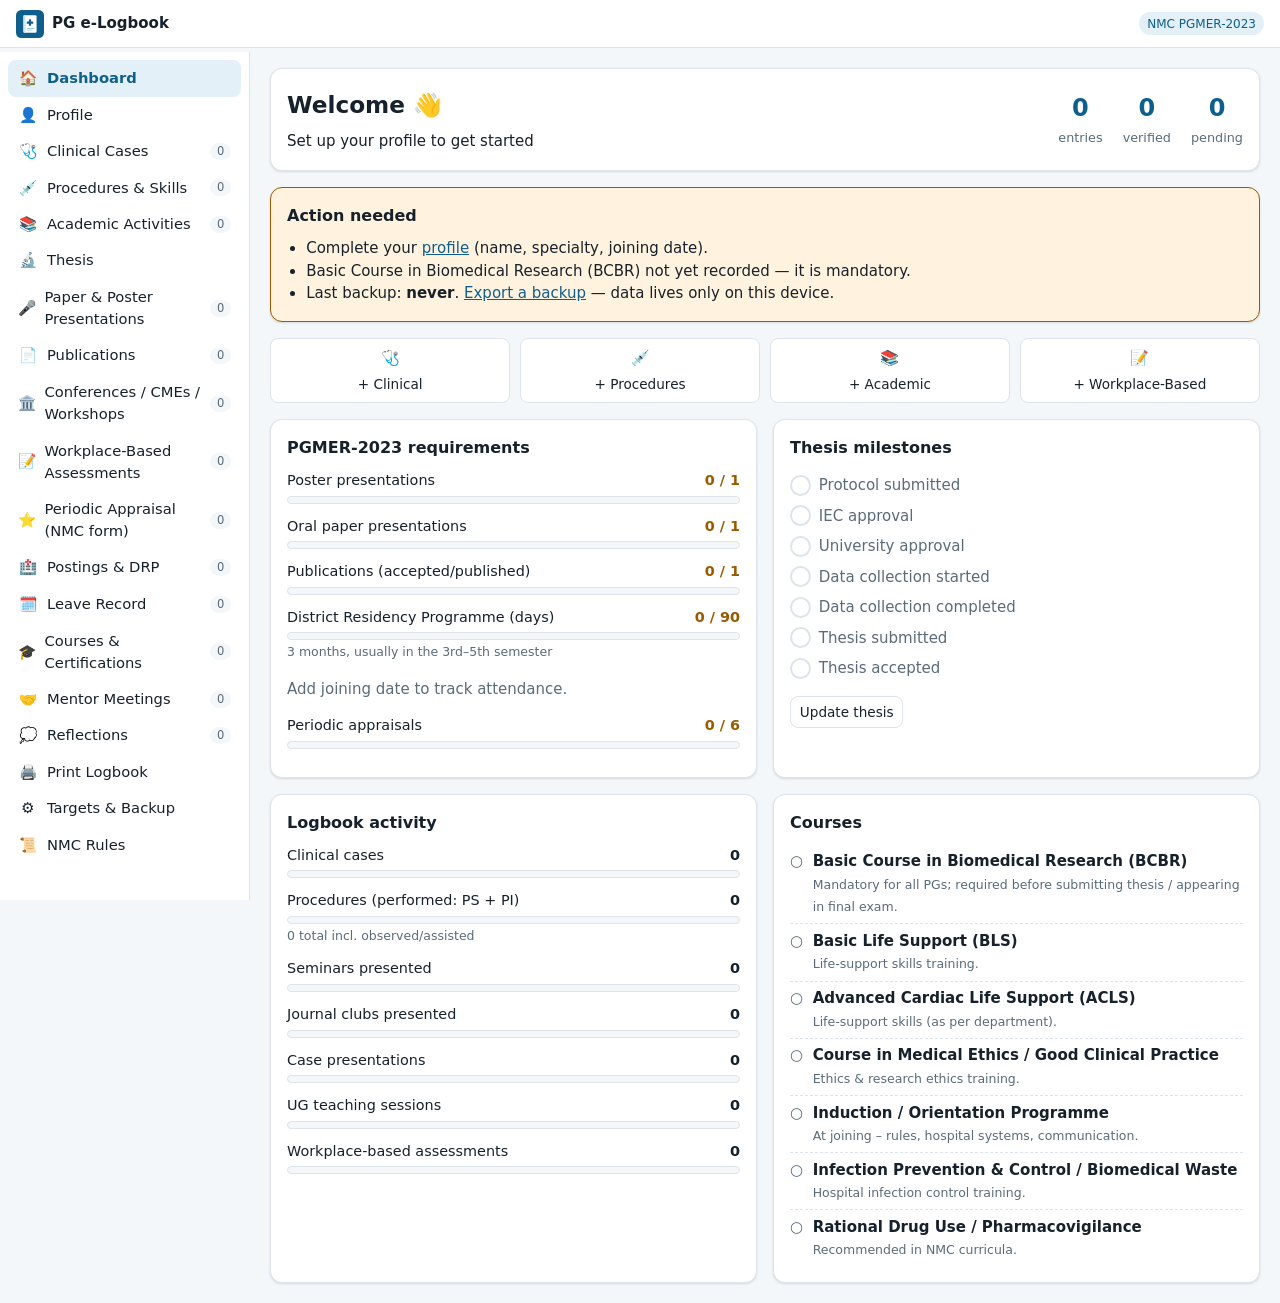
==== index.html @ c014c61c "Add offline Medical PG e-Logbook based on NMC PGMER-2023 Installable web app (PWA) for MD/MS/Diploma" ====
<!doctype html>
<html lang="en">
<head>
  <meta charset="utf-8">
  <meta name="viewport" content="width=device-width, initial-scale=1, viewport-fit=cover">
  <title>PG e-Logbook</title>
  <meta name="description" content="Offline e-logbook for medical postgraduate (MD/MS) students in India, following NMC PGMER-2023.">
  <meta name="theme-color" content="#0f5f8c">
  <link rel="manifest" href="manifest.webmanifest">
  <link rel="icon" href="icons/icon.svg" type="image/svg+xml">
  <link rel="apple-touch-icon" href="icons/icon.svg">
  <link rel="stylesheet" href="css/styles.css">
</head>
<body>
  <header class="topbar no-print">
    <button id="menuBtn" class="icon-btn" aria-label="Menu">☰</button>
    <a href="#/dashboard" class="brand"><img src="icons/icon.svg" alt="" width="28" height="28"> PG e-Logbook</a>
    <span class="tag">NMC PGMER-2023</span>
  </header>
  <div class="layout">
    <nav id="nav" class="sidebar no-print" aria-label="Sections"></nav>
    <main id="main" tabindex="-1"></main>
  </div>
  <div id="modal" class="modal no-print" hidden role="dialog" aria-modal="true">
    <div class="modal-body"></div>
  </div>
  <div id="toast" class="toast no-print" role="status" aria-live="polite"></div>
  <noscript>This app needs JavaScript enabled.</noscript>
  <script src="js/data.js"></script>
  <script src="js/app.js"></script>
</body>
</html>
---- css/styles.css ----
:root {
  --bg: #f4f7fa;
  --card: #ffffff;
  --text: #17212b;
  --muted: #5b6b7a;
  --line: #dde4eb;
  --primary: #0f5f8c;
  --primary-ink: #ffffff;
  --primary-soft: #e3f0f8;
  --ok: #1f7a4d;
  --ok-soft: #e1f4ea;
  --warn: #9a5b00;
  --warn-soft: #fff3df;
  --danger: #b42318;
  --radius: 12px;
  --shadow: 0 1px 2px rgba(16, 24, 40, .06), 0 1px 3px rgba(16, 24, 40, .08);
  color-scheme: light;
}
@media (prefers-color-scheme: dark) {
  :root {
    --bg: #0f1419; --card: #182029; --text: #e6edf3; --muted: #9aa8b5; --line: #2a3541;
    --primary: #4aa8dc; --primary-ink: #06131c; --primary-soft: #16324a;
    --ok: #4cc48a; --ok-soft: #133826; --warn: #f0b45a; --warn-soft: #3a2a10; --danger: #ff6b5e;
    color-scheme: dark;
  }
}
* { box-sizing: border-box; }
html, body { margin: 0; }
body {
  font: 15px/1.5 system-ui, -apple-system, "Segoe UI", Roboto, "Noto Sans", sans-serif;
  background: var(--bg); color: var(--text);
}
a { color: var(--primary); }
h1 { font-size: 1.45rem; margin: .2rem 0 .4rem; }
h2 { font-size: 1.15rem; }
h3 { font-size: 1rem; margin: 0 0 .6rem; }
.muted, small { color: var(--muted); }
.help { color: var(--muted); margin: 0 0 1rem; max-width: 70ch; }
.warn { background: var(--warn-soft); color: var(--warn); padding: .5rem .75rem; border-radius: 8px; }

/* Layout */
.topbar {
  position: sticky; top: 0; z-index: 20; display: flex; align-items: center; gap: .75rem;
  padding: .6rem 1rem; background: var(--card); border-bottom: 1px solid var(--line);
}
.brand { display: flex; align-items: center; gap: .5rem; font-weight: 700; color: var(--text); text-decoration: none; }
.tag { margin-left: auto; font-size: .75rem; background: var(--primary-soft); color: var(--primary); padding: .15rem .5rem; border-radius: 99px; }
.icon-btn { display: none; border: 0; background: none; font-size: 1.4rem; color: var(--text); cursor: pointer; }
.layout { display: grid; grid-template-columns: 250px 1fr; min-height: calc(100vh - 52px); }
.sidebar { border-right: 1px solid var(--line); background: var(--card); padding: .5rem; position: sticky; top: 52px; height: calc(100vh - 52px); overflow-y: auto; }
.sidebar a {
  display: flex; align-items: center; gap: .55rem; padding: .45rem .6rem; border-radius: 8px;
  color: var(--text); text-decoration: none; font-size: .92rem;
}
.sidebar a:hover { background: var(--bg); }
.sidebar a.active { background: var(--primary-soft); color: var(--primary); font-weight: 600; }
.ni { width: 1.4em; text-align: center; }
.badge { margin-left: auto; font-size: .72rem; background: var(--bg); color: var(--muted); padding: 0 .45rem; border-radius: 99px; }
main { padding: 1.25rem; max-width: 1200px; width: 100%; outline: none; min-width: 0; }

@media (max-width: 860px) {
  .icon-btn { display: block; }
  .layout { grid-template-columns: 1fr; }
  .sidebar { position: fixed; left: 0; top: 52px; bottom: 0; width: 270px; z-index: 30; transform: translateX(-100%); transition: transform .2s; box-shadow: var(--shadow); }
  body.nav-open .sidebar { transform: none; }
  main { padding: 1rem; }
}

/* Cards & components */
.card { background: var(--card); border: 1px solid var(--line); border-radius: var(--radius); padding: 1rem; box-shadow: var(--shadow); margin-bottom: 1rem; }
.grid2 { display: grid; grid-template-columns: repeat(auto-fit, minmax(320px, 1fr)); gap: 1rem; }
.grid2 .card { margin: 0; }
.hero { display: flex; flex-wrap: wrap; gap: 1rem; justify-content: space-between; align-items: center; }
.hero p { margin: .1rem 0; }
.hero-stats { display: flex; gap: 1.25rem; }
.hero-stats div { text-align: center; }
.hero-stats b { display: block; font-size: 1.5rem; color: var(--primary); }
.hero-stats span { font-size: .8rem; color: var(--muted); }
.alerts { border-color: var(--warn); background: var(--warn-soft); }
.alerts ul { margin: 0; padding-left: 1.2rem; }
.quick { display: grid; grid-template-columns: repeat(4, 1fr); gap: .6rem; margin-bottom: 1rem; }
.quick-btn { display: flex; flex-direction: column; align-items: center; gap: .2rem; padding: .8rem .4rem; font-size: 1.3rem; }
.quick-btn span { font-size: .85rem; }
@media (max-width: 500px) { .quick { grid-template-columns: repeat(2, 1fr); } }

.meter { margin-bottom: .75rem; }
.meter-top { display: flex; justify-content: space-between; gap: .5rem; font-size: .9rem; }
.track { height: 8px; background: var(--bg); border-radius: 99px; overflow: hidden; margin-top: .25rem; border: 1px solid var(--line); }
.fill { height: 100%; background: var(--primary); }
.fill.ok { background: var(--ok); }
.okt { color: var(--ok); }
.badt { color: var(--warn); }

.steps { list-style: none; padding: 0; margin: 0 0 .8rem; }
.steps li { display: flex; align-items: center; gap: .5rem; padding: .25rem 0; color: var(--muted); }
.steps li span { width: 1.3rem; height: 1.3rem; border-radius: 50%; border: 2px solid var(--line); display: inline-grid; place-items: center; font-size: .75rem; flex: none; }
.steps li.done { color: var(--text); }
.steps li.done span { background: var(--ok); border-color: var(--ok); color: #fff; }

.checklist ul { list-style: none; margin: 0; padding: 0; }
.checklist li { display: flex; gap: .6rem; padding: .35rem 0; border-bottom: 1px dashed var(--line); }
.checklist li:last-child { border: 0; }
.tick { color: var(--muted); font-weight: 700; }
.checklist li.done .tick { color: var(--ok); }

/* Buttons */
.btn {
  display: inline-flex; align-items: center; justify-content: center; gap: .3rem; cursor: pointer;
  border: 1px solid var(--line); background: var(--card); color: var(--text); text-decoration: none;
  padding: .5rem .9rem; border-radius: 8px; font: inherit; font-weight: 500; min-height: 40px;
}
.btn:hover { border-color: var(--primary); }
.btn:disabled { opacity: .5; cursor: not-allowed; }
.btn.primary { background: var(--primary); border-color: var(--primary); color: var(--primary-ink); }
.btn.danger { color: var(--danger); }
.btn.sm { padding: .2rem .55rem; min-height: 32px; font-size: .85rem; }

/* Forms */
.form-grid { display: grid; grid-template-columns: repeat(auto-fit, minmax(230px, 1fr)); gap: .8rem 1rem; }
.field { display: flex; flex-direction: column; gap: .25rem; font-size: .88rem; font-weight: 500; }
.field.wide, .actions.wide { grid-column: 1 / -1; }
.field.check { flex-direction: row; align-items: center; font-weight: 400; }
.field small { font-weight: 400; }
.req { color: var(--danger); }
input, select, textarea {
  font: inherit; color: var(--text); background: var(--bg); border: 1px solid var(--line);
  border-radius: 8px; padding: .5rem .6rem; min-height: 40px; width: 100%;
}
.field.check input { width: auto; min-height: 0; }
input:focus, select:focus, textarea:focus { outline: 2px solid var(--primary); outline-offset: 1px; }
textarea { resize: vertical; }
.actions { display: flex; gap: .5rem; justify-content: flex-end; flex-wrap: wrap; margin-top: .5rem; }
.actions.left { justify-content: flex-start; }
.proc-targets { max-height: 420px; overflow: auto; padding-right: .25rem; margin-bottom: .5rem; }

/* Collections */
.head-row { display: flex; justify-content: space-between; align-items: center; gap: 1rem; flex-wrap: wrap; }
.toolbar { display: flex; gap: .5rem; flex-wrap: wrap; margin-bottom: .75rem; }
.toolbar input { flex: 1 1 200px; width: auto; }
.toolbar select { width: auto; }
.table-wrap { overflow-x: auto; background: var(--card); border: 1px solid var(--line); border-radius: var(--radius); }
.card .table-wrap { border: 0; }
table.data { width: 100%; border-collapse: collapse; font-size: .9rem; }
table.data th, table.data td { text-align: left; padding: .55rem .7rem; border-bottom: 1px solid var(--line); vertical-align: top; }
table.data th { background: var(--bg); font-weight: 600; white-space: nowrap; }
table.data tr:last-child td { border-bottom: 0; }
table.compact td, table.compact th { padding: .35rem .5rem; }
.row-actions { white-space: nowrap; text-align: right; }
.pill { display: inline-block; font-size: .78rem; padding: .1rem .5rem; border-radius: 99px; white-space: nowrap; }
.pill.ok { background: var(--ok-soft); color: var(--ok); }
.pill.pend { background: var(--warn-soft); color: var(--warn); }
.empty { text-align: center; color: var(--muted); padding: 2rem; }
details summary { cursor: pointer; margin-bottom: .5rem; }

@media (max-width: 700px) {
  table.data thead { display: none; }
  table.data, table.data tbody, table.data tr, table.data td { display: block; width: 100%; }
  table.data tr { border-bottom: 1px solid var(--line); padding: .4rem 0; }
  table.data td { border: 0; padding: .15rem .8rem; }
  table.data td[data-label]::before { content: attr(data-label) ": "; color: var(--muted); font-size: .8rem; }
  table.data td.row-actions { text-align: left; padding-top: .4rem; }
  table.compact thead { display: table-header-group; }
  table.compact, table.compact tbody { display: table; }
  table.compact tr { display: table-row; }
  table.compact td { display: table-cell; width: auto; }
}

/* Modal & toast */
.modal { position: fixed; inset: 0; background: rgba(10, 20, 30, .5); z-index: 50; display: grid; place-items: center; padding: 1rem; }
.modal[hidden] { display: none; }
.modal-body { background: var(--card); border-radius: var(--radius); padding: 1.2rem; width: min(760px, 100%); max-height: 92vh; overflow-y: auto; }
.modal-body h2 { margin-top: 0; }
body.modal-open { overflow: hidden; }
.toast {
  position: fixed; bottom: 1.2rem; left: 50%; transform: translateX(-50%) translateY(150%);
  background: var(--text); color: var(--bg); padding: .6rem 1.1rem; border-radius: 99px; transition: transform .2s, opacity .2s; z-index: 60;
  opacity: 0; visibility: hidden; pointer-events: none;
}
.toast.show { transform: translateX(-50%) translateY(0); opacity: 1; visibility: visible; }
.prose ul { padding-left: 1.2rem; }
.prose li { margin-bottom: .3rem; }

/* Report */
.report { background: #fff; color: #000; padding: 1rem; border-radius: var(--radius); }
.rep-cover { text-align: center; padding: 1rem 0 2rem; }
.rep-cover h1 { font-size: 1.8rem; letter-spacing: .05em; }
.rep-sec { margin-top: 1.5rem; }
.rep-sec h2 { border-bottom: 2px solid #000; padding-bottom: .2rem; }
table.rep { width: 100%; border-collapse: collapse; font-size: .8rem; }
table.rep th, table.rep td { border: 1px solid #555; padding: .25rem .35rem; text-align: left; vertical-align: top; }
table.rep th { background: #eee; }
table.rep .sig { width: 110px; }
table.kv { max-width: 640px; margin: 1rem auto; }
table.kv th { width: 40%; }
.small { font-size: .78rem; }
.report .muted, .report small { color: #444; }
.sig-row { display: flex; justify-content: space-between; gap: 1rem; margin-top: 3rem; }
.sig-row div { flex: 1; border-top: 1px solid #000; padding-top: .3rem; font-size: .85rem; }
.cert p { line-height: 1.8; }

@media print {
  @page { size: A4 landscape; margin: 12mm; }
  body { background: #fff; color: #000; }
  .no-print, .topbar, .sidebar { display: none !important; }
  .layout { display: block; }
  main { padding: 0; max-width: none; }
  .report { padding: 0; }
  .rep-cover { page-break-after: always; }
  .rep-sec { page-break-inside: auto; }
  .cert { page-break-before: always; }
  tr { page-break-inside: avoid; }
  thead { display: table-header-group; }
}
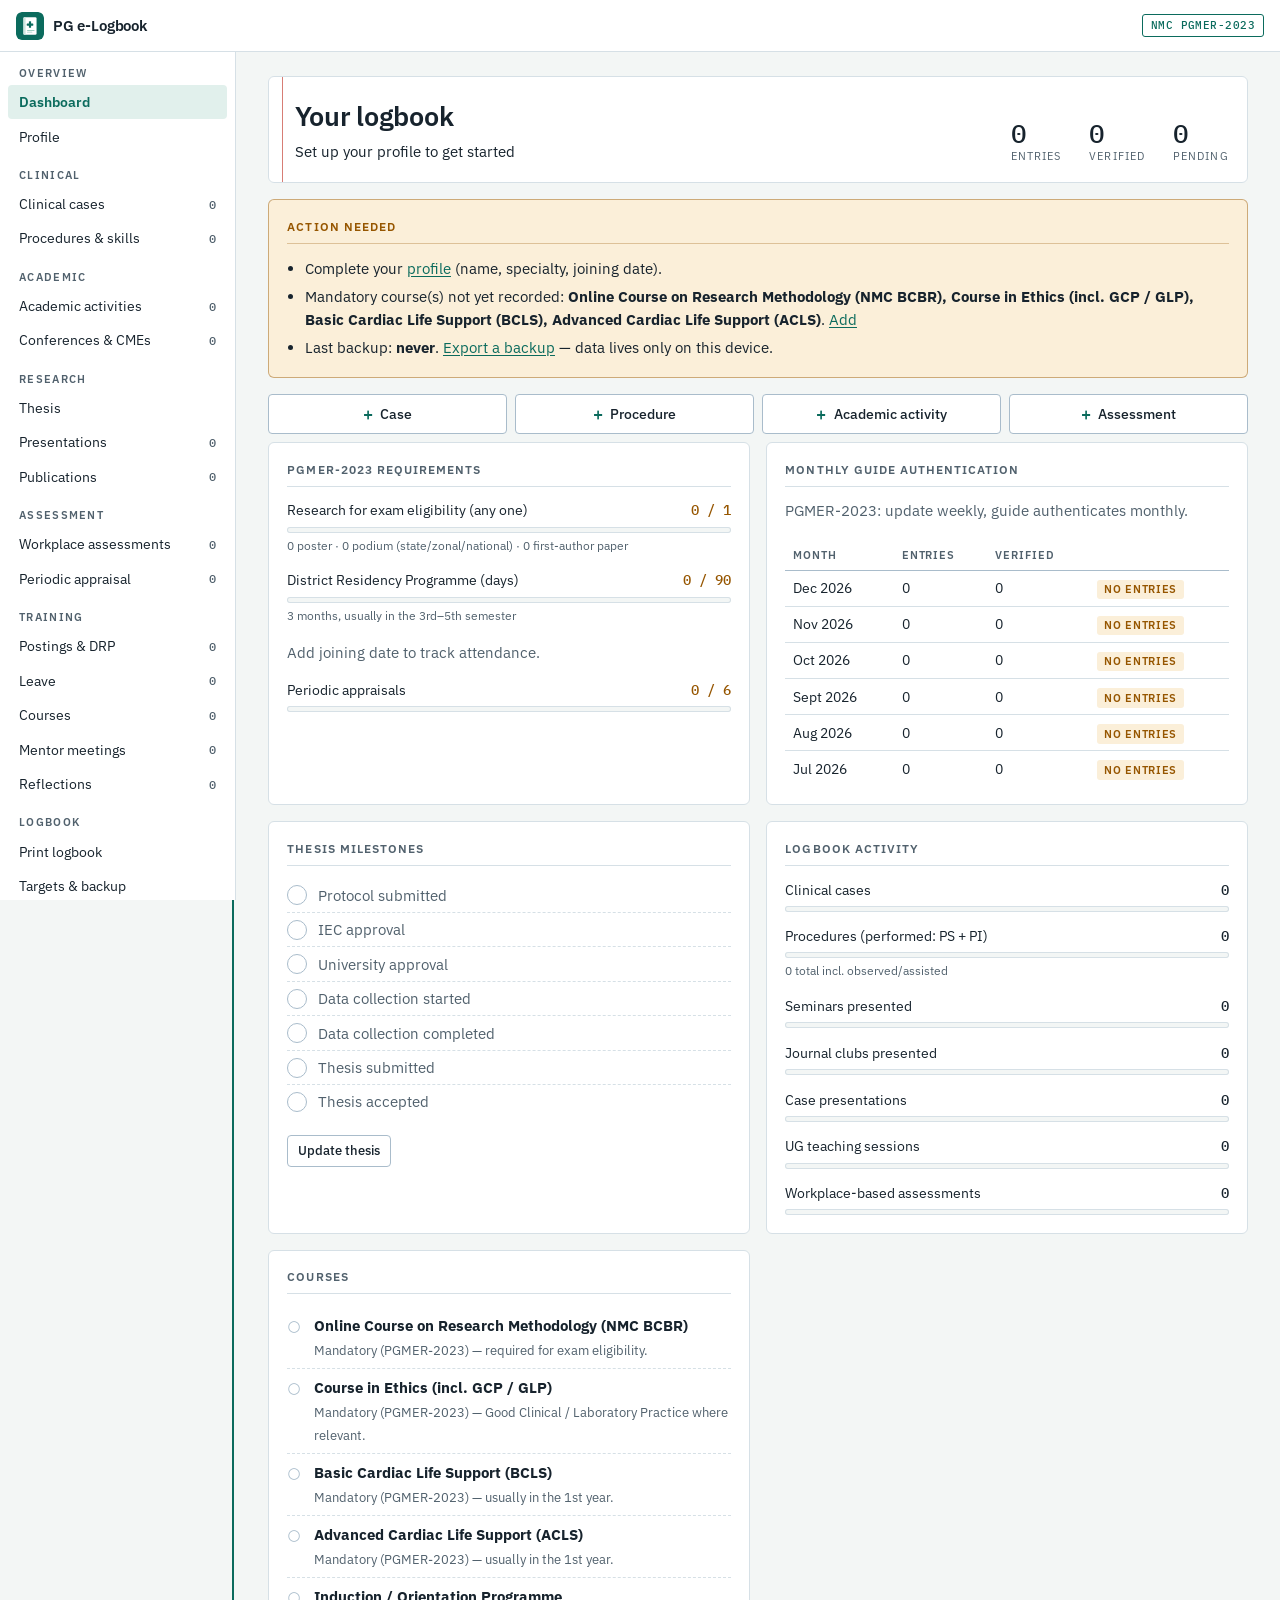
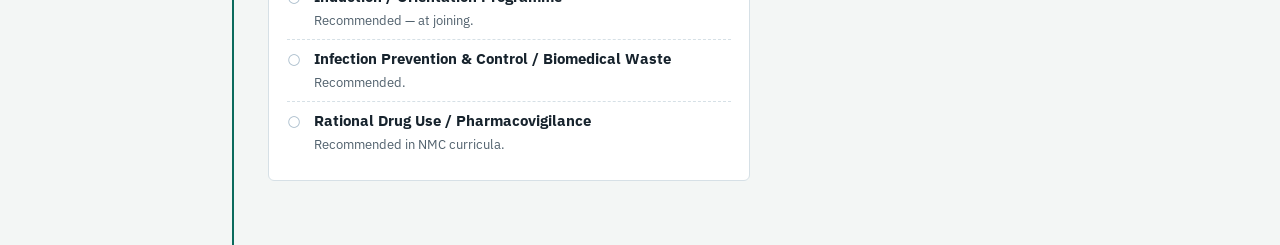
==== commit ebbcadf5: "Redesign both apps as a clinical record register - IBM Plex Sans and Plex Mono, bundled locally so t" ====
--- a/index.html
+++ b/index.html
@@ -5,7 +5,7 @@
   <meta name="viewport" content="width=device-width, initial-scale=1, viewport-fit=cover">
   <title>PG e-Logbook</title>
   <meta name="description" content="Offline e-logbook for medical postgraduate (MD/MS) students in India, following NMC PGMER-2023.">
-  <meta name="theme-color" content="#0f5f8c">
+  <meta name="theme-color" content="#0b6b5d">
   <link rel="manifest" href="manifest.webmanifest">
   <link rel="icon" href="icons/icon.svg" type="image/svg+xml">
   <link rel="apple-touch-icon" href="icons/icon.svg">
--- a/css/styles.css
+++ b/css/styles.css
@@ -1,202 +1,320 @@
+/*
+ * Medical e-Logbook — design: a hospital record register.
+ * Layout concept: an index of sections on the left like a register's tabbed index; each page is a ruled
+ * sheet with a red margin rule, codes and dates set in a typewriter mono, a single surgical-green accent.
+ */
+@font-face { font-family: 'IBM Plex Sans'; font-style: normal; font-weight: 400 700; font-display: swap; src: url('../fonts/IBMPlexSans-var.woff2') format('woff2'); }
+@font-face { font-family: 'IBM Plex Mono'; font-style: normal; font-weight: 400; font-display: swap; src: url('../fonts/IBMPlexMono-400.woff2') format('woff2'); }
+@font-face { font-family: 'IBM Plex Mono'; font-style: normal; font-weight: 500; font-display: swap; src: url('../fonts/IBMPlexMono-500.woff2') format('woff2'); }
+
 :root {
-  --bg: #f4f7fa;
-  --card: #ffffff;
-  --text: #17212b;
-  --muted: #5b6b7a;
-  --line: #dde4eb;
-  --primary: #0f5f8c;
-  --primary-ink: #ffffff;
-  --primary-soft: #e3f0f8;
-  --ok: #1f7a4d;
-  --ok-soft: #e1f4ea;
-  --warn: #9a5b00;
-  --warn-soft: #fff3df;
-  --danger: #b42318;
-  --radius: 12px;
-  --shadow: 0 1px 2px rgba(16, 24, 40, .06), 0 1px 3px rgba(16, 24, 40, .08);
+  --paper: #f3f6f5;        /* page ground, faint green-grey */
+  --sheet: #ffffff;        /* ruled sheet */
+  --ink: #17232d;          /* register ink */
+  --ink-2: #51616d;        /* secondary ink */
+  --rule: #d6e0e6;         /* blue-grey ruling */
+  --rule-strong: #a9bccb;
+  --margin: #c7463b;       /* red margin line of a bound logbook */
+  --accent: #0b6b5d;       /* surgical green */
+  --accent-ink: #ffffff;
+  --accent-soft: #e1f0ec;
+  --ok: #1c7745;
+  --ok-soft: #e2f2e8;
+  --warn: #965600;
+  --warn-soft: #fbefd9;
+  --danger: #b3261e;
+  --danger-soft: #fbe6e4;
+  --f-sans: 'IBM Plex Sans', system-ui, -apple-system, 'Segoe UI', Roboto, 'Noto Sans', sans-serif;
+  --f-mono: 'IBM Plex Mono', ui-monospace, 'SF Mono', Menlo, Consolas, monospace;
+  --r: 6px;
+  --topbar-h: 52px;
   color-scheme: light;
 }
 @media (prefers-color-scheme: dark) {
-  :root {
-    --bg: #0f1419; --card: #182029; --text: #e6edf3; --muted: #9aa8b5; --line: #2a3541;
-    --primary: #4aa8dc; --primary-ink: #06131c; --primary-soft: #16324a;
-    --ok: #4cc48a; --ok-soft: #133826; --warn: #f0b45a; --warn-soft: #3a2a10; --danger: #ff6b5e;
+  :root:not([data-theme="light"]) {
+    --paper: #0f1518; --sheet: #161f24; --ink: #e2e9ed; --ink-2: #9aabb6; --rule: #283640; --rule-strong: #43586a;
+    --margin: #e0675c; --accent: #4ab39d; --accent-ink: #04130f; --accent-soft: #11332c;
+    --ok: #5ac78b; --ok-soft: #12371f; --warn: #eeb25c; --warn-soft: #382a10; --danger: #ff7b6f; --danger-soft: #3d1714;
     color-scheme: dark;
   }
 }
+:root[data-theme="dark"] {
+  --paper: #0f1518; --sheet: #161f24; --ink: #e2e9ed; --ink-2: #9aabb6; --rule: #283640; --rule-strong: #43586a;
+  --margin: #e0675c; --accent: #4ab39d; --accent-ink: #04130f; --accent-soft: #11332c;
+  --ok: #5ac78b; --ok-soft: #12371f; --warn: #eeb25c; --warn-soft: #382a10; --danger: #ff7b6f; --danger-soft: #3d1714;
+  color-scheme: dark;
+}
+
 * { box-sizing: border-box; }
 html, body { margin: 0; }
 body {
-  font: 15px/1.5 system-ui, -apple-system, "Segoe UI", Roboto, "Noto Sans", sans-serif;
-  background: var(--bg); color: var(--text);
-}
-a { color: var(--primary); }
-h1 { font-size: 1.45rem; margin: .2rem 0 .4rem; }
-h2 { font-size: 1.15rem; }
-h3 { font-size: 1rem; margin: 0 0 .6rem; }
-.muted, small { color: var(--muted); }
-.help { color: var(--muted); margin: 0 0 1rem; max-width: 70ch; }
-.warn { background: var(--warn-soft); color: var(--warn); padding: .5rem .75rem; border-radius: 8px; }
-
-/* Layout */
+  font: 400 15px/1.55 var(--f-sans);
+  background: var(--paper);
+  color: var(--ink);
+  -webkit-font-smoothing: antialiased;
+}
+a { color: var(--accent); text-underline-offset: 2px; }
+h1, h2, h3 { text-wrap: balance; }
+h1 { font-size: 1.5rem; font-weight: 600; letter-spacing: -.01em; margin: 0 0 .35rem; }
+h2 { font-size: 1.1rem; font-weight: 600; margin: 0 0 .6rem; }
+h3 {
+  font-size: .72rem; font-weight: 600; text-transform: uppercase; letter-spacing: .09em; color: var(--ink-2);
+  margin: 0 0 .8rem; padding-bottom: .45rem; border-bottom: 1px solid var(--rule);
+}
+small, .muted { color: var(--ink-2); }
+.small { font-size: .78rem; }
+.mono, td.mono { font-family: var(--f-mono); font-size: .86em; font-variant-numeric: tabular-nums; }
+.help { color: var(--ink-2); margin: 0 0 1.1rem; max-width: 68ch; }
+.warn { background: var(--warn-soft); color: var(--warn); padding: .55rem .8rem; border-radius: var(--r); }
+:focus-visible { outline: 2px solid var(--accent); outline-offset: 2px; }
+
+/* ---------- Frame ---------- */
 .topbar {
-  position: sticky; top: 0; z-index: 20; display: flex; align-items: center; gap: .75rem;
-  padding: .6rem 1rem; background: var(--card); border-bottom: 1px solid var(--line);
-}
-.brand { display: flex; align-items: center; gap: .5rem; font-weight: 700; color: var(--text); text-decoration: none; }
-.tag { margin-left: auto; font-size: .75rem; background: var(--primary-soft); color: var(--primary); padding: .15rem .5rem; border-radius: 99px; }
-.icon-btn { display: none; border: 0; background: none; font-size: 1.4rem; color: var(--text); cursor: pointer; }
-.layout { display: grid; grid-template-columns: 250px 1fr; min-height: calc(100vh - 52px); }
-.sidebar { border-right: 1px solid var(--line); background: var(--card); padding: .5rem; position: sticky; top: 52px; height: calc(100vh - 52px); overflow-y: auto; }
+  position: sticky; top: env(safe-area-inset-top, 0px); z-index: 20; height: var(--topbar-h);
+  display: flex; align-items: center; gap: .75rem;
+  padding: 0 max(16px, env(safe-area-inset-right, 0px)) 0 max(16px, env(safe-area-inset-left, 0px));
+  background: var(--sheet); border-bottom: 1px solid var(--rule);
+}
+.brand { display: flex; align-items: center; gap: .55rem; font-weight: 600; color: var(--ink); text-decoration: none; letter-spacing: -.01em; }
+.brand img { border-radius: 6px; }
+.tag {
+  margin-left: auto; font: 500 .7rem/1 var(--f-mono); letter-spacing: .04em; text-transform: uppercase;
+  color: var(--accent); border: 1px solid var(--accent); padding: .3rem .5rem; border-radius: 3px;
+}
+.icon-btn { display: none; border: 0; background: none; font-size: 1.35rem; color: var(--ink); cursor: pointer; padding: .25rem; }
+.layout { display: grid; grid-template-columns: 236px minmax(0, 1fr); min-height: calc(100vh - var(--topbar-h)); }
+
+.sidebar {
+  background: var(--sheet); border-right: 1px solid var(--rule); padding: .75rem .5rem 2rem;
+  position: sticky; top: var(--topbar-h); height: calc(100vh - var(--topbar-h)); overflow-y: auto;
+}
+.nav-h {
+  font: 600 .66rem/1 var(--f-sans); text-transform: uppercase; letter-spacing: .12em; color: var(--ink-2);
+  padding: 1rem .7rem .4rem;
+}
+.nav-h:first-child { padding-top: .25rem; }
 .sidebar a {
-  display: flex; align-items: center; gap: .55rem; padding: .45rem .6rem; border-radius: 8px;
-  color: var(--text); text-decoration: none; font-size: .92rem;
-}
-.sidebar a:hover { background: var(--bg); }
-.sidebar a.active { background: var(--primary-soft); color: var(--primary); font-weight: 600; }
-.ni { width: 1.4em; text-align: center; }
-.badge { margin-left: auto; font-size: .72rem; background: var(--bg); color: var(--muted); padding: 0 .45rem; border-radius: 99px; }
-main { padding: 1.25rem; max-width: 1200px; width: 100%; outline: none; min-width: 0; }
-
+  display: flex; align-items: center; gap: .5rem; padding: .38rem .7rem; border-radius: 4px;
+  color: var(--ink); text-decoration: none; font-size: .9rem; position: relative;
+}
+.sidebar a:hover { background: var(--paper); }
+.sidebar a.active { background: var(--accent-soft); color: var(--accent); font-weight: 600; }
+.badge { margin-left: auto; font: 500 .72rem var(--f-mono); color: var(--ink-2); font-variant-numeric: tabular-nums; }
+.sidebar a.active .badge { color: var(--accent); }
+.sidebar a.switch { margin-top: 1rem; border-top: 1px solid var(--rule); border-radius: 0; padding-top: .8rem; color: var(--accent); }
+
+main {
+  padding-block: 1.5rem 3rem;
+  padding-left: max(16px, 2rem); padding-right: max(16px, 2rem);
+  max-width: 1180px; width: 100%; min-width: 0; outline: none;
+}
 @media (max-width: 860px) {
   .icon-btn { display: block; }
-  .layout { grid-template-columns: 1fr; }
-  .sidebar { position: fixed; left: 0; top: 52px; bottom: 0; width: 270px; z-index: 30; transform: translateX(-100%); transition: transform .2s; box-shadow: var(--shadow); }
+  .layout { grid-template-columns: minmax(0, 1fr); }
+  .sidebar {
+    position: fixed; left: 0; top: calc(var(--topbar-h) + env(safe-area-inset-top, 0px)); bottom: 0; width: 272px; z-index: 30;
+    height: auto; transform: translateX(-102%); transition: transform .2s ease;
+    padding-left: max(.5rem, env(safe-area-inset-left, 0px)); box-shadow: 0 10px 30px rgba(0, 0, 0, .18);
+  }
   body.nav-open .sidebar { transform: none; }
-  main { padding: 1rem; }
-}
-
-/* Cards & components */
-.card { background: var(--card); border: 1px solid var(--line); border-radius: var(--radius); padding: 1rem; box-shadow: var(--shadow); margin-bottom: 1rem; }
-.grid2 { display: grid; grid-template-columns: repeat(auto-fit, minmax(320px, 1fr)); gap: 1rem; }
-.grid2 .card { margin: 0; }
-.hero { display: flex; flex-wrap: wrap; gap: 1rem; justify-content: space-between; align-items: center; }
+  main { padding-block: 1.1rem 3rem; padding-left: max(16px, env(safe-area-inset-left, 0px)); padding-right: max(16px, env(safe-area-inset-right, 0px)); }
+}
+
+/* ---------- Sheets ---------- */
+.card { background: var(--sheet); border: 1px solid var(--rule); border-radius: var(--r); padding: 1.1rem 1.15rem; margin-bottom: 1rem; }
+.grid2 { display: grid; grid-template-columns: repeat(auto-fit, minmax(min(100%, 330px), 1fr)); gap: 1rem; margin-bottom: 1rem; }
+.grid2 > * { margin: 0; min-width: 0; }
+.sec-h { font-size: .72rem; text-transform: uppercase; letter-spacing: .1em; color: var(--ink-2); font-weight: 600; margin: 1.6rem 0 .7rem; }
+
+/* Register header (dashboard top): the record's identity line with a red margin rule. */
+.hero {
+  display: flex; flex-wrap: wrap; gap: 1rem 2rem; justify-content: space-between; align-items: flex-end;
+  padding-left: 1.6rem; position: relative;
+}
+.hero::before { content: ""; position: absolute; left: .8rem; top: 0; bottom: 0; border-left: 1px solid var(--margin); opacity: .7; }
+.hero > div:first-child { min-width: 0; }
+.hero h1 { font-size: 1.7rem; margin-bottom: .2rem; }
 .hero p { margin: .1rem 0; }
-.hero-stats { display: flex; gap: 1.25rem; }
-.hero-stats div { text-align: center; }
-.hero-stats b { display: block; font-size: 1.5rem; color: var(--primary); }
-.hero-stats span { font-size: .8rem; color: var(--muted); }
-.alerts { border-color: var(--warn); background: var(--warn-soft); }
-.alerts ul { margin: 0; padding-left: 1.2rem; }
-.quick { display: grid; grid-template-columns: repeat(4, 1fr); gap: .6rem; margin-bottom: 1rem; }
-.quick-btn { display: flex; flex-direction: column; align-items: center; gap: .2rem; padding: .8rem .4rem; font-size: 1.3rem; }
-.quick-btn span { font-size: .85rem; }
-@media (max-width: 500px) { .quick { grid-template-columns: repeat(2, 1fr); } }
-
-.meter { margin-bottom: .75rem; }
-.meter-top { display: flex; justify-content: space-between; gap: .5rem; font-size: .9rem; }
-.track { height: 8px; background: var(--bg); border-radius: 99px; overflow: hidden; margin-top: .25rem; border: 1px solid var(--line); }
-.fill { height: 100%; background: var(--primary); }
+.hero-stats { display: flex; gap: 1.75rem; }
+.hero-stats div { display: flex; flex-direction: column; }
+.hero-stats b { font: 500 1.6rem/1.1 var(--f-mono); font-variant-numeric: tabular-nums; color: var(--ink); }
+.hero-stats span { font-size: .68rem; text-transform: uppercase; letter-spacing: .1em; color: var(--ink-2); }
+.sample-note { display: flex; flex-wrap: wrap; gap: .75rem; align-items: center; justify-content: space-between; background: var(--accent-soft); border-color: var(--accent); }
+.sample-note > div { flex: 1 1 260px; min-width: 0; }
+
+.alerts { background: var(--warn-soft); border-color: color-mix(in srgb, var(--warn) 45%, transparent); }
+.alerts h3 { color: var(--warn); border-color: color-mix(in srgb, var(--warn) 30%, transparent); }
+.alerts ul { margin: 0; padding-left: 1.1rem; display: grid; gap: .3rem; }
+
+.quick { display: flex; flex-wrap: wrap; gap: .5rem; margin-bottom: .5rem; }
+.quick-btn { flex: 1 1 140px; justify-content: flex-start; font-weight: 500; }
+.quick-btn::before { content: "+"; font: 500 1.05rem/1 var(--f-mono); color: var(--accent); margin-right: .15rem; }
+
+/* Meters */
+.meter { margin-bottom: .85rem; }
+.meter:last-child { margin-bottom: 0; }
+.meter-top { display: flex; justify-content: space-between; align-items: baseline; gap: .75rem; font-size: .9rem; }
+.meter-top b { font: 500 .88rem var(--f-mono); font-variant-numeric: tabular-nums; white-space: nowrap; }
+.track { height: 6px; background: var(--paper); border-radius: 3px; overflow: hidden; margin-top: .3rem; box-shadow: inset 0 0 0 1px var(--rule); }
+.fill { height: 100%; background: var(--accent); border-radius: 3px; }
 .fill.ok { background: var(--ok); }
+.meter small { font-size: .78rem; }
+.meters { display: grid; grid-template-columns: repeat(auto-fit, minmax(min(100%, 240px), 1fr)); gap: 0 1.5rem; }
 .okt { color: var(--ok); }
 .badt { color: var(--warn); }
 
-.steps { list-style: none; padding: 0; margin: 0 0 .8rem; }
-.steps li { display: flex; align-items: center; gap: .5rem; padding: .25rem 0; color: var(--muted); }
-.steps li span { width: 1.3rem; height: 1.3rem; border-radius: 50%; border: 2px solid var(--line); display: inline-grid; place-items: center; font-size: .75rem; flex: none; }
-.steps li.done { color: var(--text); }
-.steps li.done span { background: var(--ok); border-color: var(--ok); color: #fff; }
+.steps { list-style: none; padding: 0; margin: 0 0 1rem; counter-reset: s; }
+.steps li { display: flex; align-items: center; gap: .65rem; padding: .32rem 0; color: var(--ink-2); border-bottom: 1px dashed var(--rule); }
+.steps li:last-child { border-bottom: 0; }
+.steps li span {
+  width: 1.25rem; height: 1.25rem; border-radius: 50%; border: 1.5px solid var(--rule-strong); flex: none;
+  display: inline-grid; place-items: center; font-size: .7rem; color: var(--sheet);
+}
+.steps li.done { color: var(--ink); }
+.steps li.done span { background: var(--ok); border-color: var(--ok); }
+.steps li small { margin-left: auto; font-family: var(--f-mono); font-size: .78rem; }
 
 .checklist ul { list-style: none; margin: 0; padding: 0; }
-.checklist li { display: flex; gap: .6rem; padding: .35rem 0; border-bottom: 1px dashed var(--line); }
+.checklist li { display: flex; gap: .65rem; padding: .45rem 0; border-bottom: 1px dashed var(--rule); }
 .checklist li:last-child { border: 0; }
-.tick { color: var(--muted); font-weight: 700; }
+.tick { color: var(--rule-strong); font-weight: 700; width: 1rem; flex: none; }
 .checklist li.done .tick { color: var(--ok); }
-
-/* Buttons */
+.checklist small { font-size: .8rem; }
+
+/* Eligibility sheets */
+.elig-head { display: flex; justify-content: space-between; align-items: center; gap: .5rem; margin-bottom: .5rem; padding-bottom: .5rem; border-bottom: 1px solid var(--rule); }
+.elig-head h3 { margin: 0; padding: 0; border: 0; font-size: .95rem; text-transform: none; letter-spacing: 0; color: var(--ink); }
+.elig.bad { border-color: color-mix(in srgb, var(--danger) 55%, var(--rule)); }
+.elig.ok { border-color: color-mix(in srgb, var(--ok) 55%, var(--rule)); }
+.dot { display: inline-block; width: .55rem; height: .55rem; border-radius: 50%; background: var(--rule-strong); }
+.dot.ok { background: var(--ok); }
+.dot.bad { background: var(--danger); }
+.mods { display: grid; gap: .7rem; }
+.chips { display: flex; flex-wrap: wrap; gap: .35rem; margin-top: .3rem; }
+.chip { font: 500 .78rem var(--f-mono); padding: .12rem .5rem; border-radius: 3px; border: 1px solid var(--rule); color: var(--ink-2); }
+.chip.ok { background: var(--ok-soft); color: var(--ok); border-color: transparent; }
+.chip.part { background: var(--warn-soft); color: var(--warn); border-color: transparent; }
+
+/* ---------- Controls ---------- */
 .btn {
-  display: inline-flex; align-items: center; justify-content: center; gap: .3rem; cursor: pointer;
-  border: 1px solid var(--line); background: var(--card); color: var(--text); text-decoration: none;
-  padding: .5rem .9rem; border-radius: 8px; font: inherit; font-weight: 500; min-height: 40px;
-}
-.btn:hover { border-color: var(--primary); }
-.btn:disabled { opacity: .5; cursor: not-allowed; }
-.btn.primary { background: var(--primary); border-color: var(--primary); color: var(--primary-ink); }
+  display: inline-flex; align-items: center; justify-content: center; gap: .35rem; cursor: pointer;
+  border: 1px solid var(--rule-strong); background: var(--sheet); color: var(--ink); text-decoration: none;
+  padding: .5rem .95rem; border-radius: 4px; font: 500 .9rem/1.2 var(--f-sans); min-height: 40px;
+  transition: border-color .15s, background .15s;
+}
+.btn:hover { border-color: var(--accent); }
+.btn:disabled { opacity: .45; cursor: not-allowed; }
+.btn.primary { background: var(--accent); border-color: var(--accent); color: var(--accent-ink); }
+.btn.primary:hover { background: color-mix(in srgb, var(--accent) 88%, var(--ink)); }
 .btn.danger { color: var(--danger); }
-.btn.sm { padding: .2rem .55rem; min-height: 32px; font-size: .85rem; }
-
-/* Forms */
-.form-grid { display: grid; grid-template-columns: repeat(auto-fit, minmax(230px, 1fr)); gap: .8rem 1rem; }
-.field { display: flex; flex-direction: column; gap: .25rem; font-size: .88rem; font-weight: 500; }
+.btn.danger-fill { background: var(--danger); border-color: var(--danger); color: var(--sheet); }
+.btn.sm { padding: .2rem .6rem; min-height: 32px; font-size: .82rem; }
+
+.form-grid { display: grid; grid-template-columns: repeat(auto-fit, minmax(min(100%, 230px), 1fr)); gap: .9rem 1.1rem; }
+.field { display: flex; flex-direction: column; gap: .3rem; font-size: .8rem; font-weight: 500; color: var(--ink-2); min-width: 0; }
+.field > span:first-child { text-transform: none; }
 .field.wide, .actions.wide { grid-column: 1 / -1; }
-.field.check { flex-direction: row; align-items: center; font-weight: 400; }
+.field.check { flex-direction: row; align-items: center; gap: .5rem; font-weight: 400; font-size: .9rem; color: var(--ink); }
 .field small { font-weight: 400; }
-.req { color: var(--danger); }
+.req { color: var(--margin); font-weight: 600; }
 input, select, textarea {
-  font: inherit; color: var(--text); background: var(--bg); border: 1px solid var(--line);
-  border-radius: 8px; padding: .5rem .6rem; min-height: 40px; width: 100%;
-}
-.field.check input { width: auto; min-height: 0; }
-input:focus, select:focus, textarea:focus { outline: 2px solid var(--primary); outline-offset: 1px; }
+  font: 400 .95rem/1.4 var(--f-sans); color: var(--ink); background: var(--sheet);
+  border: 1px solid var(--rule-strong); border-radius: 4px; padding: .5rem .6rem; min-height: 42px; width: 100%;
+}
+input[type="date"], input[type="number"] { font-family: var(--f-mono); font-size: .9rem; }
+.field.check input { width: auto; min-height: 0; accent-color: var(--accent); }
+input:focus, select:focus, textarea:focus { outline: 2px solid var(--accent); outline-offset: 0; border-color: var(--accent); }
 textarea { resize: vertical; }
-.actions { display: flex; gap: .5rem; justify-content: flex-end; flex-wrap: wrap; margin-top: .5rem; }
+.actions { display: flex; gap: .5rem; justify-content: flex-end; flex-wrap: wrap; margin-top: .4rem; }
 .actions.left { justify-content: flex-start; }
 .proc-targets { max-height: 420px; overflow: auto; padding-right: .25rem; margin-bottom: .5rem; }
 
-/* Collections */
+/* ---------- Lists (register tables) ---------- */
 .head-row { display: flex; justify-content: space-between; align-items: center; gap: 1rem; flex-wrap: wrap; }
-.toolbar { display: flex; gap: .5rem; flex-wrap: wrap; margin-bottom: .75rem; }
+.head-actions { display: flex; gap: .5rem; align-items: center; flex-wrap: wrap; }
+.head-actions select { width: auto; }
+.toolbar { display: flex; gap: .5rem; flex-wrap: wrap; margin-bottom: .8rem; }
 .toolbar input { flex: 1 1 200px; width: auto; }
 .toolbar select { width: auto; }
-.table-wrap { overflow-x: auto; background: var(--card); border: 1px solid var(--line); border-radius: var(--radius); }
-.card .table-wrap { border: 0; }
+.table-wrap { overflow-x: auto; background: var(--sheet); border: 1px solid var(--rule); border-radius: var(--r); }
+.card .table-wrap { border: 0; border-radius: 0; margin: 0 -.2rem; }
 table.data { width: 100%; border-collapse: collapse; font-size: .9rem; }
-table.data th, table.data td { text-align: left; padding: .55rem .7rem; border-bottom: 1px solid var(--line); vertical-align: top; }
-table.data th { background: var(--bg); font-weight: 600; white-space: nowrap; }
+table.data th, table.data td { text-align: left; padding: .6rem .75rem; border-bottom: 1px solid var(--rule); vertical-align: top; }
+table.data th {
+  font-size: .68rem; font-weight: 600; text-transform: uppercase; letter-spacing: .08em; color: var(--ink-2);
+  white-space: nowrap; border-bottom: 1.5px solid var(--rule-strong); background: var(--sheet);
+}
+table.data tbody tr:hover { background: color-mix(in srgb, var(--accent-soft) 45%, transparent); }
 table.data tr:last-child td { border-bottom: 0; }
-table.compact td, table.compact th { padding: .35rem .5rem; }
+table.compact td, table.compact th { padding: .4rem .5rem; }
+@media (max-width: 700px) { table.compact th { white-space: normal; letter-spacing: .04em; } table.compact { font-size: .82rem; } }
+td.num { text-align: right; font-family: var(--f-mono); font-size: .85rem; font-variant-numeric: tabular-nums; white-space: nowrap; }
 .row-actions { white-space: nowrap; text-align: right; }
-.pill { display: inline-block; font-size: .78rem; padding: .1rem .5rem; border-radius: 99px; white-space: nowrap; }
+.row-actions .btn + .btn { margin-left: .3rem; }
+.pill {
+  display: inline-block; font: 600 .68rem/1.5 var(--f-sans); text-transform: uppercase; letter-spacing: .06em;
+  padding: .1rem .45rem; border-radius: 3px; white-space: nowrap;
+}
 .pill.ok { background: var(--ok-soft); color: var(--ok); }
 .pill.pend { background: var(--warn-soft); color: var(--warn); }
-.empty { text-align: center; color: var(--muted); padding: 2rem; }
-details summary { cursor: pointer; margin-bottom: .5rem; }
+.pill.bad { background: var(--danger-soft); color: var(--danger); }
+.empty { text-align: center; color: var(--ink-2); padding: 2.5rem 1rem; border-style: dashed; }
+details > summary { cursor: pointer; margin-bottom: .6rem; list-style-position: inside; }
+details > summary b { font-weight: 600; }
 
 @media (max-width: 700px) {
-  table.data thead { display: none; }
-  table.data, table.data tbody, table.data tr, table.data td { display: block; width: 100%; }
-  table.data tr { border-bottom: 1px solid var(--line); padding: .4rem 0; }
-  table.data td { border: 0; padding: .15rem .8rem; }
-  table.data td[data-label]::before { content: attr(data-label) ": "; color: var(--muted); font-size: .8rem; }
-  table.data td.row-actions { text-align: left; padding-top: .4rem; }
-  table.compact thead { display: table-header-group; }
-  table.compact, table.compact tbody { display: table; }
-  table.compact tr { display: table-row; }
-  table.compact td { display: table-cell; width: auto; }
-}
-
-/* Modal & toast */
-.modal { position: fixed; inset: 0; background: rgba(10, 20, 30, .5); z-index: 50; display: grid; place-items: center; padding: 1rem; }
+  table.data:not(.compact) thead { display: none; }
+  table.data:not(.compact), table.data:not(.compact) tbody, table.data:not(.compact) tr, table.data:not(.compact) td { display: block; width: 100%; }
+  table.data:not(.compact) tr { border-bottom: 1px solid var(--rule); padding: .55rem 0 .65rem; position: relative; }
+  table.data:not(.compact) tr:last-child { border-bottom: 0; }
+  table.data:not(.compact) td { border: 0; padding: .1rem .9rem; }
+  table.data:not(.compact) td[data-label]::before {
+    content: attr(data-label); display: inline-block; min-width: 7.5rem; color: var(--ink-2);
+    font: 600 .66rem/1.6 var(--f-sans); text-transform: uppercase; letter-spacing: .07em; vertical-align: baseline;
+  }
+  table.data:not(.compact) td.row-actions { text-align: left; padding-top: .5rem; }
+}
+
+/* ---------- Modal & toast ---------- */
+.modal { position: fixed; inset: 0; background: rgba(10, 18, 24, .55); z-index: 50; display: grid; place-items: center; padding: 1rem; }
 .modal[hidden] { display: none; }
-.modal-body { background: var(--card); border-radius: var(--radius); padding: 1.2rem; width: min(760px, 100%); max-height: 92vh; overflow-y: auto; }
+.modal-body {
+  background: var(--sheet); border-radius: var(--r); padding: 1.3rem; width: min(760px, 100%); max-height: 92vh; overflow-y: auto;
+  border-top: 3px solid var(--accent);
+}
 .modal-body h2 { margin-top: 0; }
 body.modal-open { overflow: hidden; }
 .toast {
-  position: fixed; bottom: 1.2rem; left: 50%; transform: translateX(-50%) translateY(150%);
-  background: var(--text); color: var(--bg); padding: .6rem 1.1rem; border-radius: 99px; transition: transform .2s, opacity .2s; z-index: 60;
-  opacity: 0; visibility: hidden; pointer-events: none;
-}
-.toast.show { transform: translateX(-50%) translateY(0); opacity: 1; visibility: visible; }
-.prose ul { padding-left: 1.2rem; }
-.prose li { margin-bottom: .3rem; }
-
-/* Report */
-.report { background: #fff; color: #000; padding: 1rem; border-radius: var(--radius); }
-.rep-cover { text-align: center; padding: 1rem 0 2rem; }
-.rep-cover h1 { font-size: 1.8rem; letter-spacing: .05em; }
-.rep-sec { margin-top: 1.5rem; }
-.rep-sec h2 { border-bottom: 2px solid #000; padding-bottom: .2rem; }
-table.rep { width: 100%; border-collapse: collapse; font-size: .8rem; }
-table.rep th, table.rep td { border: 1px solid #555; padding: .25rem .35rem; text-align: left; vertical-align: top; }
-table.rep th { background: #eee; }
+  position: fixed; bottom: calc(1.2rem + env(safe-area-inset-bottom, 0px)); left: 50%; transform: translateX(-50%) translateY(12px);
+  background: var(--ink); color: var(--sheet); padding: .6rem 1rem; border-radius: 4px; font-size: .9rem;
+  opacity: 0; visibility: hidden; pointer-events: none; transition: transform .2s, opacity .2s; z-index: 60; max-width: calc(100% - 32px);
+}
+.toast.show { transform: translateX(-50%); opacity: 1; visibility: visible; }
+.prose { max-width: 78ch; }
+.prose h3 { margin-top: 1.4rem; }
+.prose h3:first-of-type { margin-top: .4rem; }
+.prose ul { padding-left: 1.15rem; margin: 0; }
+.prose li { margin-bottom: .35rem; }
+
+/* ---------- Printed logbook (always ink on paper) ---------- */
+.report { background: #fff; color: #111; padding: 1.5rem; border-radius: var(--r); border: 1px solid var(--rule); font-size: .9rem; overflow-x: auto; }
+.report .muted, .report small { color: #444; }
+.rep-cover { text-align: center; padding: 1.5rem 0 2.5rem; }
+.rep-cover h1 { font-size: 1.9rem; letter-spacing: .14em; font-weight: 600; }
+.rep-cover h2 { font-weight: 500; letter-spacing: .04em; }
+.rep-sec { margin-top: 1.75rem; }
+.rep-sec h2 { border-bottom: 2px solid #111; padding-bottom: .25rem; font-size: 1.05rem; }
+table.rep { width: 100%; border-collapse: collapse; font-size: .78rem; }
+table.rep th, table.rep td { border: 1px solid #666; padding: .3rem .4rem; text-align: left; vertical-align: top; }
+table.rep th { background: #eef1f0; font-weight: 600; }
 table.rep .sig { width: 110px; }
-table.kv { max-width: 640px; margin: 1rem auto; }
-table.kv th { width: 40%; }
-.small { font-size: .78rem; }
-.report .muted, .report small { color: #444; }
-.sig-row { display: flex; justify-content: space-between; gap: 1rem; margin-top: 3rem; }
-.sig-row div { flex: 1; border-top: 1px solid #000; padding-top: .3rem; font-size: .85rem; }
-.cert p { line-height: 1.8; }
+table.kv { max-width: 640px; margin: 1.25rem auto; font-size: .85rem; }
+table.kv th { width: 42%; }
+.sig-row { display: flex; justify-content: space-between; gap: 1.25rem; margin-top: 3.5rem; flex-wrap: wrap; }
+.sig-row div { flex: 1 1 180px; border-top: 1px solid #111; padding-top: .35rem; font-size: .85rem; }
+.cert p { line-height: 1.85; max-width: 90ch; }
+
+@media (prefers-reduced-motion: reduce) { * { transition: none !important; } }
 
 @media print {
   @page { size: A4 landscape; margin: 12mm; }
@@ -204,9 +322,8 @@
   .no-print, .topbar, .sidebar { display: none !important; }
   .layout { display: block; }
   main { padding: 0; max-width: none; }
-  .report { padding: 0; }
+  .report { padding: 0; border: 0; }
   .rep-cover { page-break-after: always; }
-  .rep-sec { page-break-inside: auto; }
   .cert { page-break-before: always; }
   tr { page-break-inside: avoid; }
   thead { display: table-header-group; }
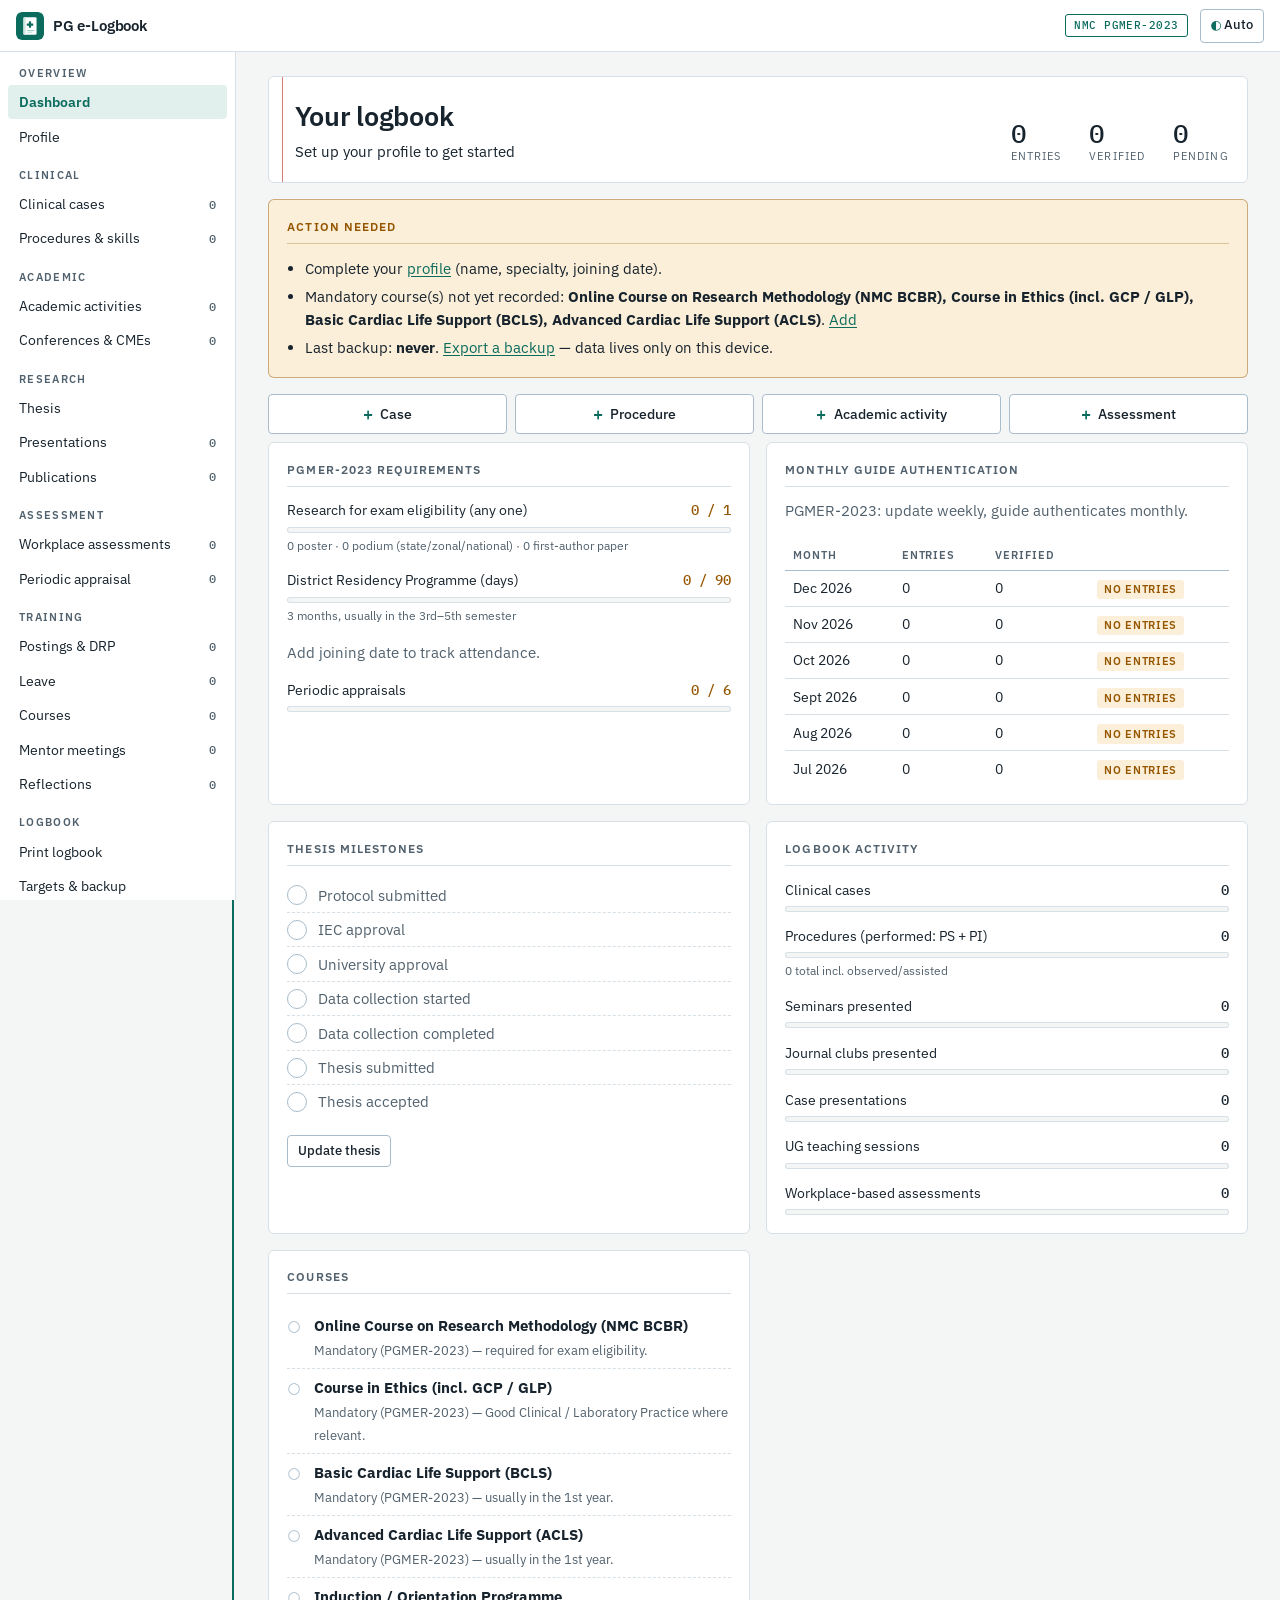
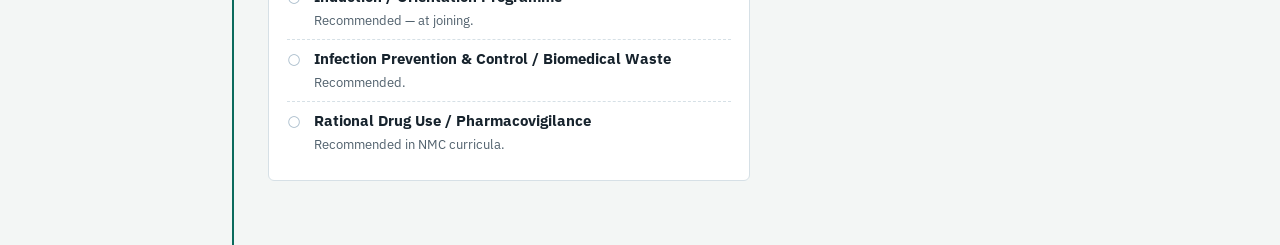
==== commit 6e10a658: "Add Auto / Light / Dark theme switch to both apps A button in the top bar cycles the theme and remem" ====
--- a/index.html
+++ b/index.html
@@ -9,6 +9,7 @@
   <link rel="manifest" href="manifest.webmanifest">
   <link rel="icon" href="icons/icon.svg" type="image/svg+xml">
   <link rel="apple-touch-icon" href="icons/icon.svg">
+  <script src="js/theme.js"></script>
   <link rel="stylesheet" href="css/styles.css">
 </head>
 <body>
@@ -16,6 +17,7 @@
     <button id="menuBtn" class="icon-btn" aria-label="Menu">☰</button>
     <a href="#/dashboard" class="brand"><img src="icons/icon.svg" alt="" width="28" height="28"> PG e-Logbook</a>
     <span class="tag">NMC PGMER-2023</span>
+    <button id="themeBtn" class="theme-btn" type="button">◐ Auto</button>
   </header>
   <div class="layout">
     <nav id="nav" class="sidebar no-print" aria-label="Sections"></nav>
--- a/css/styles.css
+++ b/css/styles.css
@@ -81,6 +81,13 @@
   margin-left: auto; font: 500 .7rem/1 var(--f-mono); letter-spacing: .04em; text-transform: uppercase;
   color: var(--accent); border: 1px solid var(--accent); padding: .3rem .5rem; border-radius: 3px;
 }
+.theme-btn {
+  border: 1px solid var(--rule-strong); background: var(--sheet); color: var(--ink); border-radius: 4px; cursor: pointer;
+  font: 500 .8rem/1 var(--f-sans); padding: .45rem .6rem; min-height: 34px; white-space: nowrap;
+}
+.theme-btn:hover { border-color: var(--accent); }
+.theme-btn span { color: var(--accent); }
+@media (max-width: 440px) { .tag { display: none; } .theme-btn { margin-left: auto; } }
 .icon-btn { display: none; border: 0; background: none; font-size: 1.35rem; color: var(--ink); cursor: pointer; padding: .25rem; }
 .layout { display: grid; grid-template-columns: 236px minmax(0, 1fr); min-height: calc(100vh - var(--topbar-h)); }
 
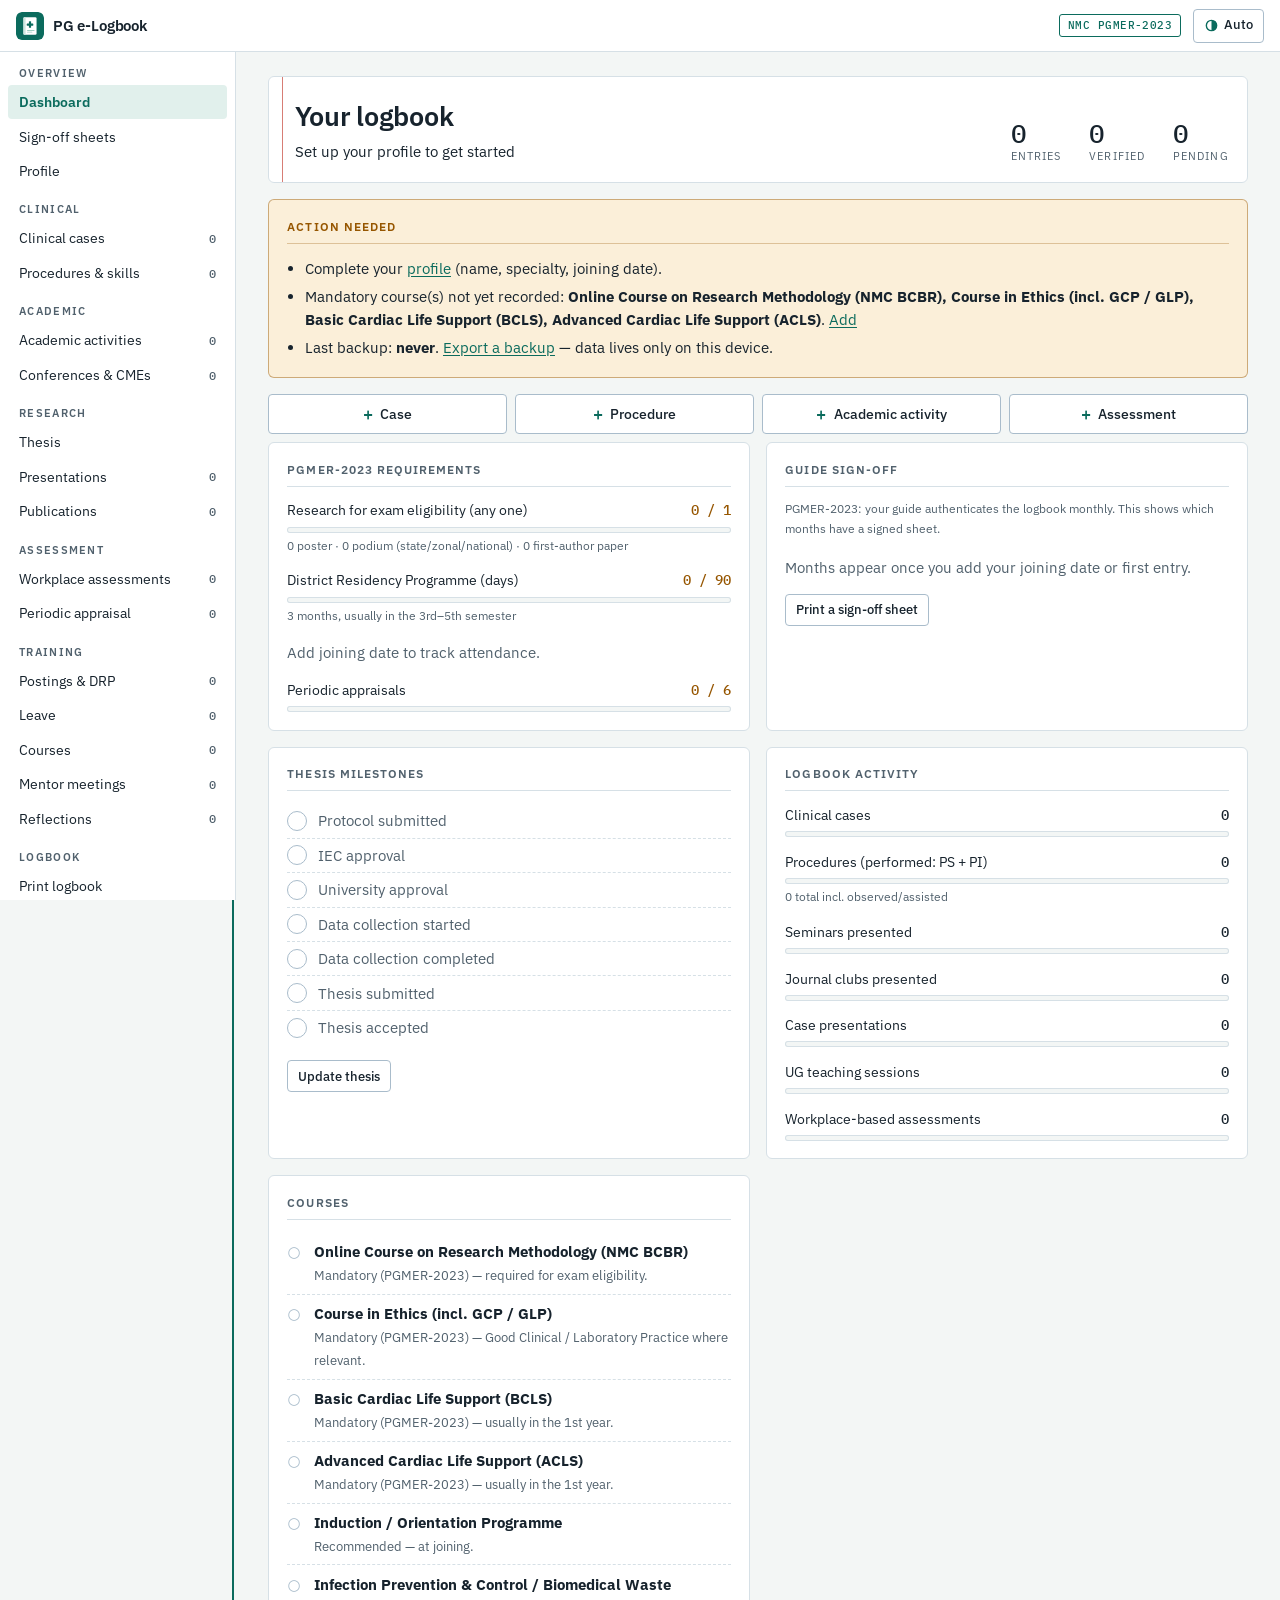
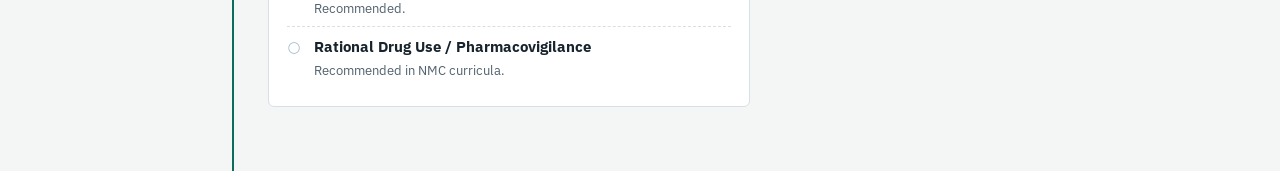
==== commit a4a3f60e: "Add print-and-sign sign-off sheets for any date range Students choose any period (presets or custom " ====
--- a/index.html
+++ b/index.html
@@ -17,7 +17,7 @@
     <button id="menuBtn" class="icon-btn" aria-label="Menu">☰</button>
     <a href="#/dashboard" class="brand"><img src="icons/icon.svg" alt="" width="28" height="28"> PG e-Logbook</a>
     <span class="tag">NMC PGMER-2023</span>
-    <button id="themeBtn" class="theme-btn" type="button">◐ Auto</button>
+    <button id="themeBtn" class="theme-btn" type="button">Auto</button>
   </header>
   <div class="layout">
     <nav id="nav" class="sidebar no-print" aria-label="Sections"></nav>
@@ -29,6 +29,7 @@
   <div id="toast" class="toast no-print" role="status" aria-live="polite"></div>
   <noscript>This app needs JavaScript enabled.</noscript>
   <script src="js/data.js"></script>
+  <script src="js/review.js"></script>
   <script src="js/app.js"></script>
 </body>
 </html>
--- a/css/styles.css
+++ b/css/styles.css
@@ -86,7 +86,8 @@
   font: 500 .8rem/1 var(--f-sans); padding: .45rem .6rem; min-height: 34px; white-space: nowrap;
 }
 .theme-btn:hover { border-color: var(--accent); }
-.theme-btn span { color: var(--accent); }
+.theme-btn { display: inline-flex; align-items: center; gap: .35rem; }
+.theme-btn svg { width: 15px; height: 15px; color: var(--accent); flex: none; }
 @media (max-width: 440px) { .tag { display: none; } .theme-btn { margin-left: auto; } }
 .icon-btn { display: none; border: 0; background: none; font-size: 1.35rem; color: var(--ink); cursor: pointer; padding: .25rem; }
 .layout { display: grid; grid-template-columns: 236px minmax(0, 1fr); min-height: calc(100vh - var(--topbar-h)); }
@@ -321,10 +322,46 @@
 .sig-row div { flex: 1 1 180px; border-top: 1px solid #111; padding-top: .35rem; font-size: .85rem; }
 .cert p { line-height: 1.85; max-width: 90ch; }
 
+/* ---------- Sign-off sheets ---------- */
+.how { margin: 0 0 .5rem; padding-left: 1.2rem; display: grid; gap: .35rem; }
+.mono-h { font-family: var(--f-mono); font-weight: 500; font-size: 1.3rem; }
+.so-presets { margin-bottom: .9rem; }
+.so-dates { max-width: 520px; }
+.so-filter { margin: 1rem 0 .3rem; border-top: 1px dashed var(--rule); padding-top: .7rem; }
+.so-filter summary { font-weight: 500; }
+.so-subj { max-width: 320px; margin-bottom: .6rem; }
+.so-secs { display: grid; grid-template-columns: repeat(auto-fit, minmax(min(100%, 220px), 1fr)); gap: .25rem 1rem; }
+.so-count { margin: .9rem 0 .2rem; }
+.kv-list { display: grid; grid-template-columns: repeat(auto-fit, minmax(min(100%, 190px), 1fr)); gap: .6rem 1.2rem; margin: 0 0 1rem; }
+.kv-list dt { font-size: .68rem; text-transform: uppercase; letter-spacing: .08em; color: var(--ink-2); font-weight: 600; }
+.kv-list dd { margin: .1rem 0 0; }
+.mr-photo { display: block; max-width: min(100%, 420px); border: 1px solid var(--rule); border-radius: 4px; margin-bottom: .8rem; }
+.mr-photo.sm { max-width: 160px; }
+.mr-entries { margin: 0; padding-left: 1.3rem; display: grid; gap: .45rem; max-height: 420px; overflow-y: auto; }
+.mr-entries li { padding-bottom: .4rem; border-bottom: 1px dashed var(--rule); }
+.mr-entries li:last-child { border-bottom: 0; }
+/* The printable sheet */
+.report.sheet { max-width: 820px; }
+.sheet-head { display: flex; justify-content: space-between; align-items: flex-end; gap: 1rem; border-bottom: 2px solid #111; padding-bottom: .5rem; margin-bottom: .8rem; }
+.sheet-head h1 { margin: 0; font-size: 1.35rem; letter-spacing: 0; }
+.sheet-kicker { font-size: .7rem; text-transform: uppercase; letter-spacing: .12em; color: #444; }
+.sheet-code { text-align: right; }
+.sheet-code span { display: block; font-size: .65rem; text-transform: uppercase; letter-spacing: .1em; color: #444; }
+.sheet-code b { font-family: var(--f-mono); font-size: 1.2rem; }
+.report.sheet h2 { font-size: .9rem; margin-top: 1rem; border-bottom: 1px solid #111; }
+.sheet-kv { margin: 0; max-width: none; }
+table.rep.sheet-kv th { width: 15%; white-space: nowrap; }
+table.rep.sheet-kv td { width: 35%; }
+.sheet-boxes { display: flex; gap: 2.5rem; font-size: 1rem; }
+.sheet-lines div { border-bottom: 1px solid #999; height: 1.8rem; }
+.sheet-foot { margin-top: 1.5rem; color: #444; }
+
 @media (prefers-reduced-motion: reduce) { * { transition: none !important; } }
 
 @media print {
   @page { size: A4 landscape; margin: 12mm; }
+  @page signoff { size: A4 portrait; margin: 14mm; }
+  .report.sheet { page: signoff; max-width: none; }
   body { background: #fff; color: #000; }
   .no-print, .topbar, .sidebar { display: none !important; }
   .layout { display: block; }
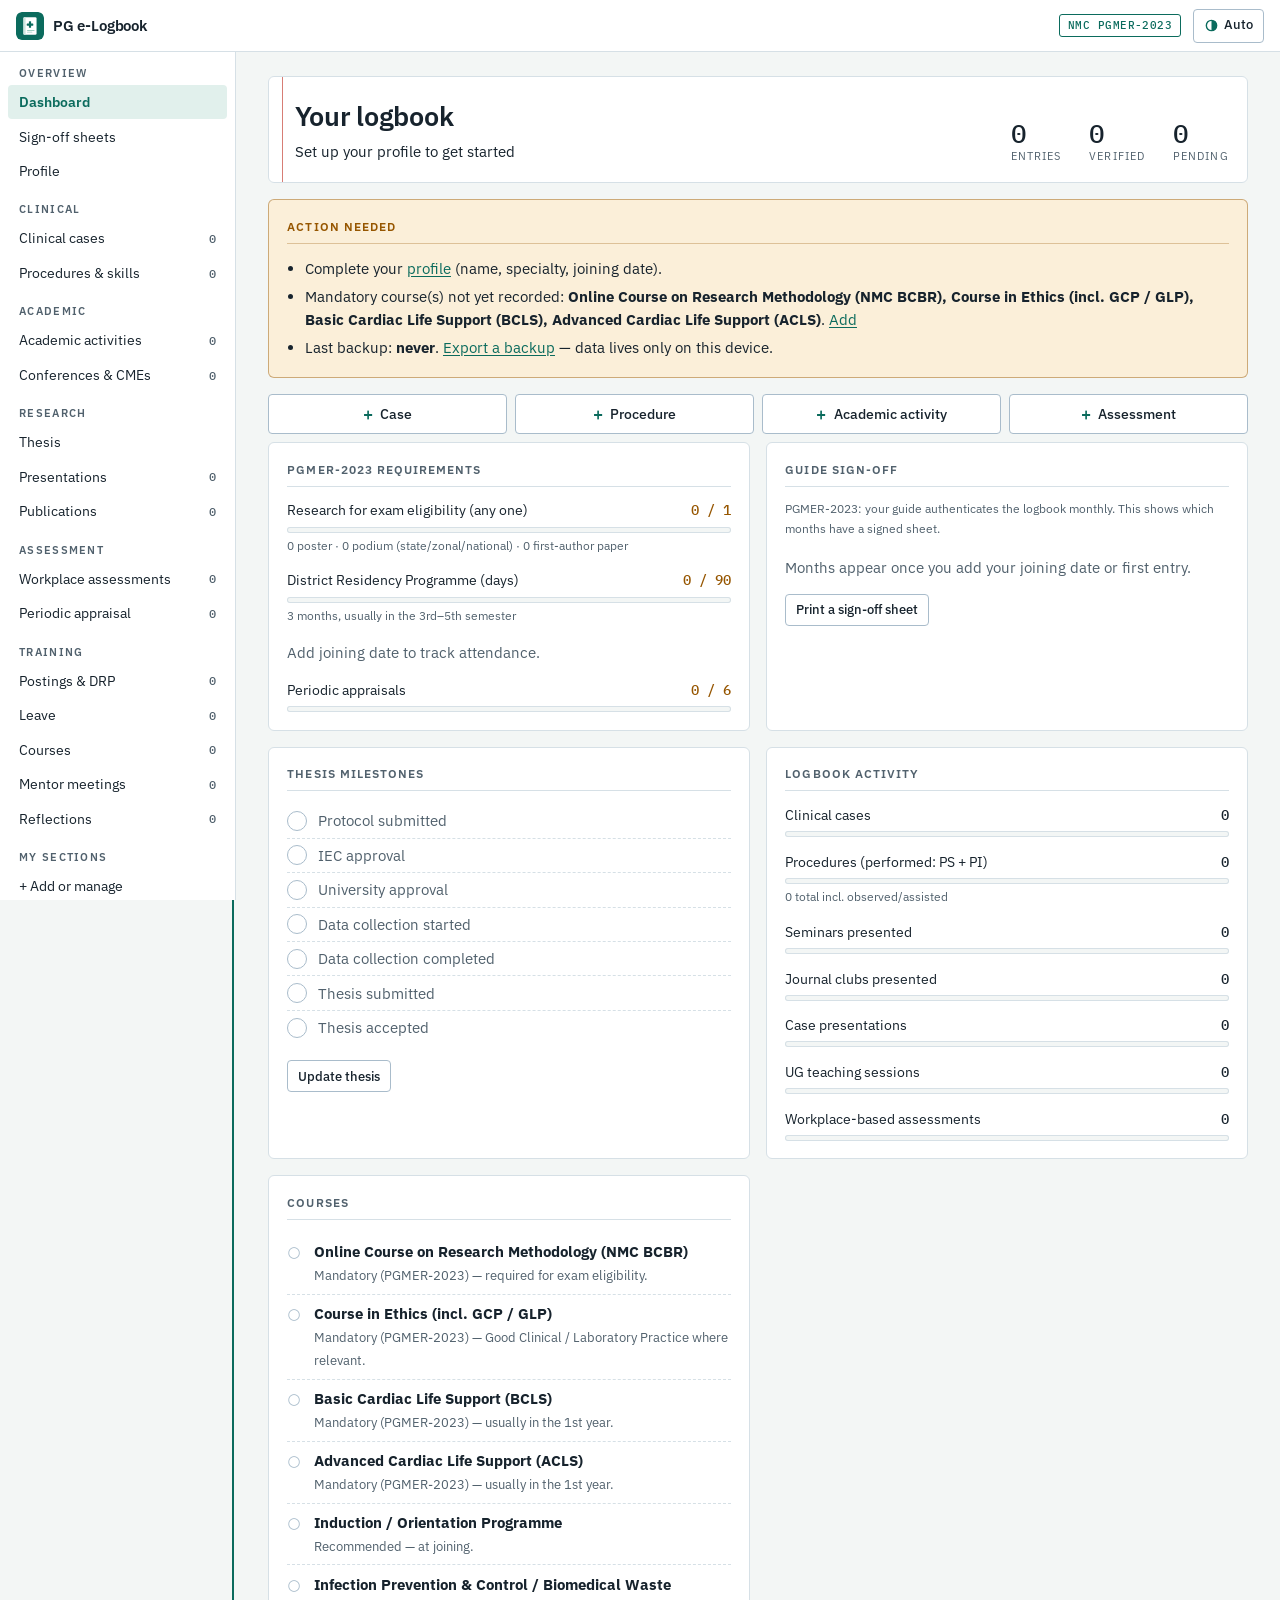
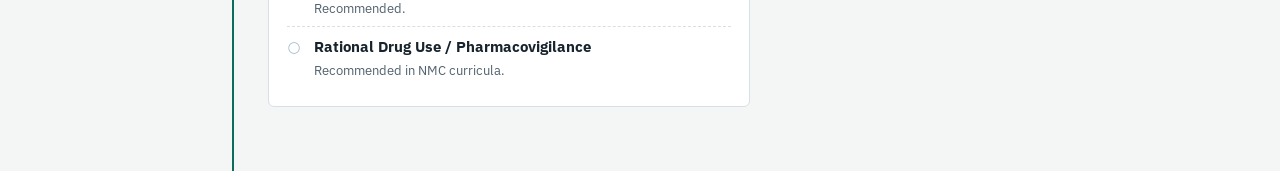
==== commit e8080b0f: "Add custom sections and share-menu backup to both apps My sections: students design their own logboo" ====
--- a/index.html
+++ b/index.html
@@ -30,6 +30,8 @@
   <noscript>This app needs JavaScript enabled.</noscript>
   <script src="js/data.js"></script>
   <script src="js/review.js"></script>
+  <script src="js/custom.js"></script>
+  <script src="js/backup.js"></script>
   <script src="js/app.js"></script>
 </body>
 </html>
--- a/css/styles.css
+++ b/css/styles.css
@@ -356,6 +356,21 @@
 .sheet-lines div { border-bottom: 1px solid #999; height: 1.8rem; }
 .sheet-foot { margin-top: 1.5rem; color: #444; }
 
+/* ---------- My sections ---------- */
+.cs-templates { display: grid; grid-template-columns: repeat(auto-fit, minmax(min(100%, 240px), 1fr)); gap: .6rem; margin-bottom: 1rem; }
+.cs-tpl { flex-direction: column; align-items: flex-start; text-align: left; gap: .2rem; padding: .75rem .9rem; }
+.cs-tpl small { font-weight: 400; font-size: .78rem; line-height: 1.35; }
+.cs-form { display: grid; gap: .8rem; }
+.cs-form h3 { margin: .6rem 0 0; }
+.cs-field { border: 1px solid var(--rule); border-radius: var(--r); padding: .7rem .8rem; display: grid; gap: .55rem; background: var(--paper); }
+.cs-row { display: grid; grid-template-columns: minmax(0, 2fr) minmax(0, 1fr); gap: .6rem; }
+@media (max-width: 480px) { .cs-row { grid-template-columns: minmax(0, 1fr); } }
+.cs-opts { display: flex; flex-wrap: wrap; align-items: center; gap: .4rem 1.2rem; }
+.cs-move { margin-left: auto; display: flex; gap: .35rem; }
+.cs-hidden { border-top: 1px dashed var(--rule); padding-top: .6rem; display: flex; flex-wrap: wrap; gap: .4rem; align-items: center; }
+.cs-hidden p { flex-basis: 100%; margin: 0; }
+#csOut { font-family: var(--f-mono); font-size: .8rem; margin-bottom: .6rem; }
+
 @media (prefers-reduced-motion: reduce) { * { transition: none !important; } }
 
 @media print {
